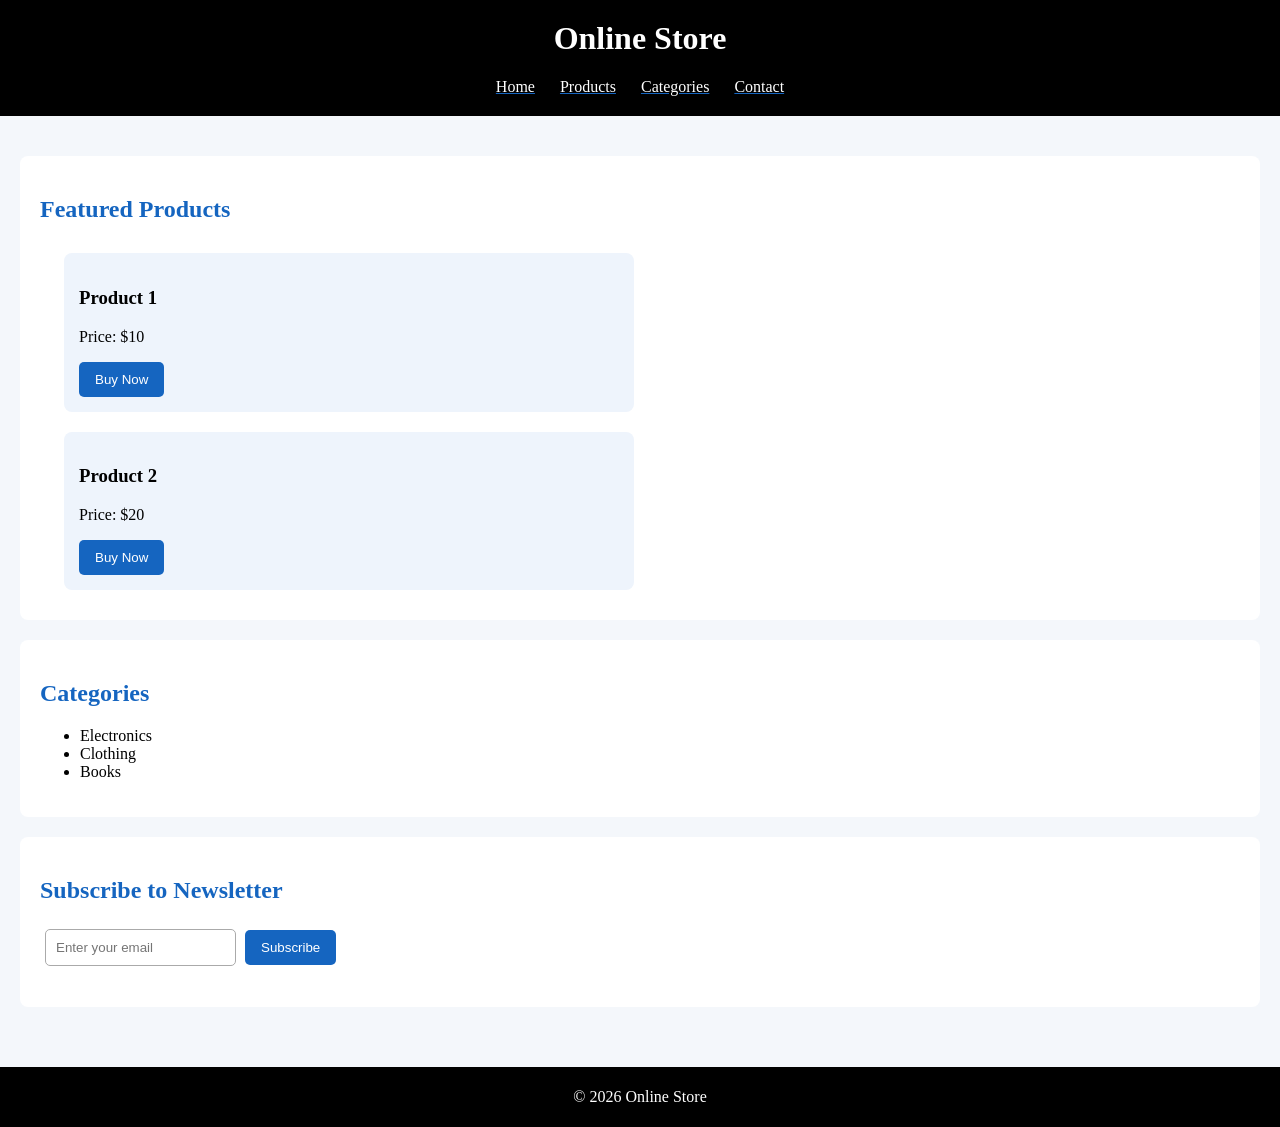
==== Assignment 2/index.html @ 66f17b61 "All work till 16 october" ====
<!doctype html>
<html lang="en">
<head>
  <meta charset="UTF-8">
  <meta name="viewport" content="width=device-width, initial-scale=1.0">
  <title>Online Store</title>

  <link rel="stylesheet" href="styles.css">
</head>

<body>
  <!-- Header -->
  <header id="home">
    <h1>Online Store</h1>

    <!-- Navbar -->
    <nav>
      <ul>
        <li><a href="#home">Home</a></li>
        <li><a href="#products">Products</a></li>
        <li><a href="#categories">Categories</a></li>
        <li><a href="#contact">Contact</a></li>
      </ul>
    </nav>
  </header>

  <!-- Main Content -->
  <main>
    <!-- Featured Products -->
    <section id="products">
      <h2>Featured Products</h2>

      <article>
        <h3>Product 1</h3>
        <p>Price: $10</p>
        <button class="buy-btn">Buy Now</button>
      </article>

      <article>
        <h3>Product 2</h3>
        <p>Price: $20</p>
        <button class="buy-btn">Buy Now</button>
      </article>
    </section>

    <!-- Categories -->
    <section id="categories">
      <h2>Categories</h2>

      <ul>
        <li>Electronics</li>
        <li>Clothing</li>
        <li>Books</li>
      </ul>
    </section>

    <!-- Newsletter -->
    <section id="contact">
      <h2>Subscribe to Newsletter</h2>

      <form id="newsletter-form">
        <input
          type="email"
          id="email"
          name="email"
          placeholder="Enter your email"
          required
        >
        <button onclick="displayMessage()">Subscribe</button>
      </form>

      <p id="message"></p>
    </section>
  </main>

  <!-- Footer -->
  <footer>
    <div class="footer-container">
    <p>&copy; 2026 Online Store</p>
  </footer>

  <script src="script.js" defer></script>
</body>
</html>
---- Assignment 2/styles.css ----
body {
  margin: 0;
  color: #000000;
  background-color: #f4f7fb;
}

/* Header */
header {
  background-color: #000000;
  color: white;
  text-align: center;
  padding: 20px;
}

header h1 {
  margin-top: 0;
}

/* Navbar */
nav ul {
  display: flex;
  flex-direction: row;
  justify-content: center;
  align-items: center;
  gap: 25px;
  list-style: none;
  padding: 0;
  margin: 0;
}

nav a {
  color: white;
  text-decoration: underline;
  text-decoration-color: #1565c0;
}

nav a:hover {
  text-decoration: none;
}

/* Main content */
main {
  margin: 20px auto;
  padding: 20px;
}

section {
  background-color: white;
  margin-bottom: 20px;
  padding: 20px;
  border-radius: 8px;
}

section h2 {
  color: #1565c0;
  font-weight: bold;
}

/* Product articles */
article {
  display: inline-block;
  width: 45%;
  margin: 10px 2%;
  padding: 15px;
  background-color: #eef4fc;
  border-radius: 8px;
}

/* Buttons */
button {
  background-color: #1565c0;
  color: white;
  border: none;
  padding: 10px 16px;
  border-radius: 5px;
  cursor: pointer;
}

button:hover {
  background-color: #5d5e60;
}

/* Newsletter form */
input[type="email"] {
  padding: 10px;
  border: 1px solid #aaa;
  border-radius: 5px;
  margin: 5px;
  max-width: 100%;
}

/* Footer */
footer {
  background-color: #000000;
  color: white;
  text-align: center;
  padding: 5px 5px;
}
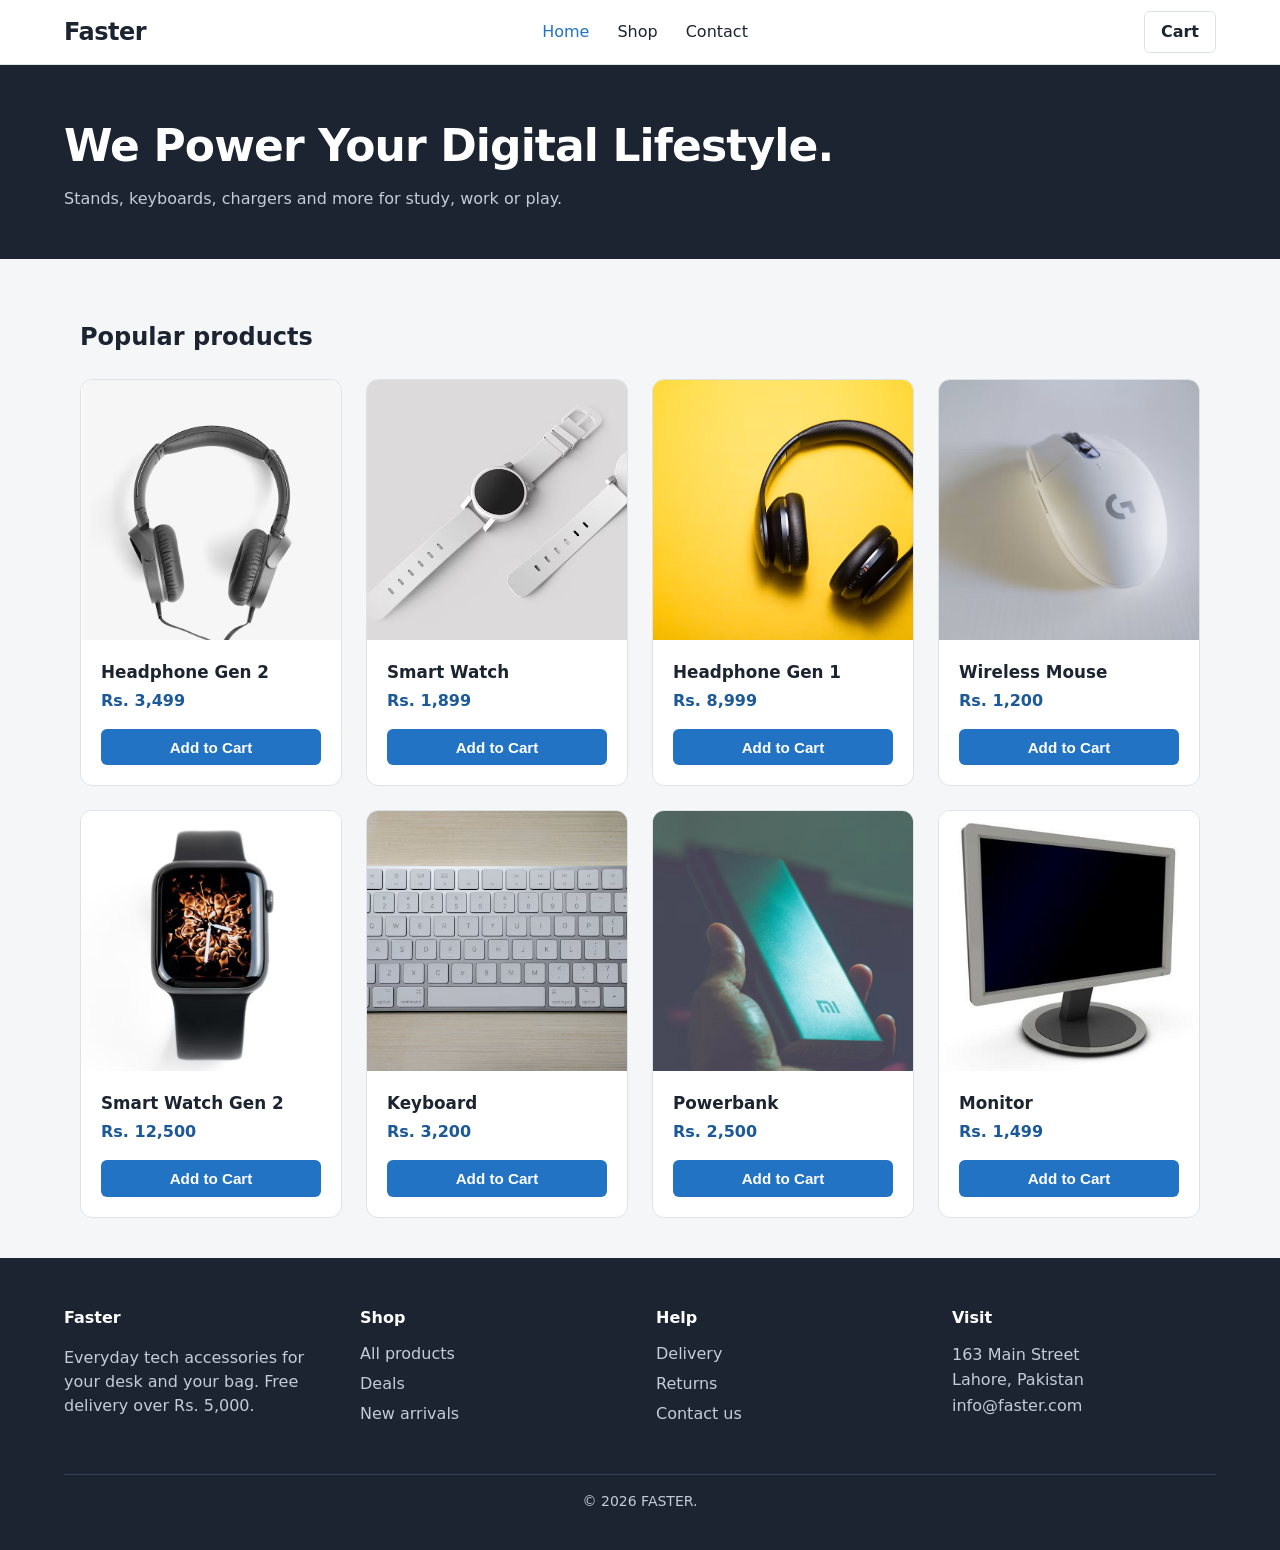
==== commit d46353bb: "Assignment-02 on 30-10-2026 @ 11:37 am" ====
--- a/Assignment 2/index.html
+++ b/Assignment 2/index.html
@@ -1,85 +1,156 @@
-
-<!doctype html>
+<!DOCTYPE html>
 <html lang="en">
 <head>
   <meta charset="UTF-8">
-  <meta name="viewport" content="width=device-width, initial-scale=1.0">
-  <title>Online Store</title>
+  <meta name="viewport" content="width=device-width, initial-scale=1">
+  <title>Faster | Accessories</title>
+  <link rel="icon" type="image/x-icon" href="./images/logo.jpeg">
+  <!-- <link href="style.css" rel="stylesheet"> -->
+  <link rel="stylesheet" href="css/variables.css">
+  <link rel="stylesheet" href="css/base.css">
+  <link rel="stylesheet" href="css/header.css">
+  <link rel="stylesheet" href="css/hero.css">
+  <link rel="stylesheet" href="css/products.css">
+  <link rel="stylesheet" href="css/buttons.css">
+  <link rel="stylesheet" href="css/product-detail.css">
+  <link rel="stylesheet" href="css/footer.css">
+  <link rel="stylesheet" href="css/responsive.css">
+</head>
+<body>
 
-  <link rel="stylesheet" href="styles.css">
-</head>
-
-<body>
-  <!-- Header -->
-  <header id="home">
-    <h1>Online Store</h1>
-
-    <!-- Navbar -->
-    <nav>
-      <ul>
-        <li><a href="#home">Home</a></li>
-        <li><a href="#products">Products</a></li>
-        <li><a href="#categories">Categories</a></li>
-        <li><a href="#contact">Contact</a></li>
-      </ul>
-    </nav>
+  <header class="site-header">
+    <div class="container nav-container">
+      <a class="brand" href="index.html">Faster</a>
+      <nav class="site-nav">
+        <ul>
+          <li><a class="active" href="index.html">Home</a></li>
+          <li><a href="index.html#products">Shop</a></li>
+          <li><a href="#">Contact</a></li>
+        </ul>
+      </nav>
+      <a class="cart-link" href="#">Cart</a>
+    </div>
   </header>
 
-  <!-- Main Content -->
   <main>
-    <!-- Featured Products -->
-    <section id="products">
-      <h2>Featured Products</h2>
-
-      <article>
-        <h3>Product 1</h3>
-        <p>Price: $10</p>
-        <button class="buy-btn">Buy Now</button>
-      </article>
-
-      <article>
-        <h3>Product 2</h3>
-        <p>Price: $20</p>
-        <button class="buy-btn">Buy Now</button>
-      </article>
+    <section class="hero">
+      <div class="container">
+        <h1>We Power Your Digital Lifestyle.</h1>
+        <p>Stands, keyboards, chargers and more for study, work or play.</p>
+      </div>
     </section>
 
-    <!-- Categories -->
-    <section id="categories">
-      <h2>Categories</h2>
+    <section class="container products-section" id="products">
+      <h2>Popular products</h2>
+      <div class="product-grid">
 
-      <ul>
-        <li>Electronics</li>
-        <li>Clothing</li>
-        <li>Books</li>
-      </ul>
-    </section>
+        <article class="product-card">
+          <a href="product.html"><img src="./images/1.jpg" alt="Headphone Gen 2" loading="lazy"></a>
+          <div class="card-details">
+            <h3 class="product-name"><a href="product.html">Headphone Gen 2</a></h3>
+            <p class="product-price">Rs. 3,499</p>
+            <button type="button" class="btn btn-cart">Add to Cart</button>
+          </div>
+        </article>
 
-    <!-- Newsletter -->
-    <section id="contact">
-      <h2>Subscribe to Newsletter</h2>
+        <article class="product-card">
+          <a href="product.html"><img src="./images/2.jpg" alt="Smart Watch" loading="lazy"></a>
+          <div class="card-details">
+            <h3 class="product-name"><a href="product.html">Smart Watch</a></h3>
+            <p class="product-price">Rs. 1,899</p>
+            <button type="button" class="btn btn-cart">Add to Cart</button>
+          </div>
+        </article>
 
-      <form id="newsletter-form">
-        <input
-          type="email"
-          id="email"
-          name="email"
-          placeholder="Enter your email"
-          required
-        >
-        <button onclick="displayMessage()">Subscribe</button>
-      </form>
+        <article class="product-card">
+          <a href="product.html"><img src="./images/3.jpg" alt="Headphone Gen 1" loading="lazy"></a>
+          <div class="card-details">
+            <h3 class="product-name"><a href="product.html">Headphone Gen 1</a></h3>
+            <p class="product-price">Rs. 8,999</p>
+            <button type="button" class="btn btn-cart">Add to Cart</button>
+          </div>
+        </article>
 
-      <p id="message"></p>
+        <article class="product-card">
+          <a href="product.html"><img src="./images/4.jpg" alt="Wireless Mouse" loading="lazy"></a>
+          <div class="card-details">
+            <h3 class="product-name"><a href="product.html">Wireless Mouse</a></h3>
+            <p class="product-price">Rs. 1,200</p>
+            <button type="button" class="btn btn-cart">Add to Cart</button>
+          </div>
+        </article>
+
+        <article class="product-card">
+          <a href="product.html"><img src="./images/5.jpg" alt="Smart Watch Gen 2" loading="lazy"></a>
+          <div class="card-details">
+            <h3 class="product-name"><a href="product.html">Smart Watch Gen 2</a></h3>
+            <p class="product-price">Rs. 12,500</p>
+            <button type="button" class="btn btn-cart">Add to Cart</button>
+          </div>
+        </article>
+
+        <article class="product-card">
+          <a href="product.html"><img src="./images/6.jpg" alt="Keyboard" loading="lazy"></a>
+          <div class="card-details">
+            <h3 class="product-name"><a href="product.html">Keyboard</a></h3>
+            <p class="product-price">Rs. 3,200</p>
+            <button type="button" class="btn btn-cart">Add to Cart</button>
+          </div>
+        </article>
+
+        <article class="product-card">
+          <a href="product.html"><img src="./images/7.jpg" alt="Powerbank" loading="lazy"></a>
+          <div class="card-details">
+            <h3 class="product-name"><a href="product.html">Powerbank</a></h3>
+            <p class="product-price">Rs. 2,500</p>
+            <button type="button" class="btn btn-cart">Add to Cart</button>
+          </div>
+        </article>
+
+        <article class="product-card">
+          <a href="product.html"><img src="./images/8.jpg" alt="Monitor" loading="lazy"></a>
+          <div class="card-details">
+            <h3 class="product-name"><a href="product.html">Monitor</a></h3>
+            <p class="product-price">Rs. 1,499</p>
+            <button type="button" class="btn btn-cart">Add to Cart</button>
+          </div>
+        </article>
+
+      </div>
     </section>
   </main>
 
-  <!-- Footer -->
-  <footer>
-    <div class="footer-container">
-    <p>&copy; 2026 Online Store</p>
+  <footer class="site-footer">
+    <div class="container">
+      <div class="footer-grid">
+        <div>
+          <h2>Faster</h2>
+          <p>Everyday tech accessories for your desk and your bag. Free delivery over Rs. 5,000.</p>
+        </div>
+        <nav aria-label="Shop links">
+          <h2>Shop</h2>
+          <ul>
+            <li><a href="index.html#products">All products</a></li>
+            <li><a href="#">Deals</a></li>
+            <li><a href="#">New arrivals</a></li>
+          </ul>
+        </nav>
+        <nav aria-label="Help links">
+          <h2>Help</h2>
+          <ul>
+            <li><a href="#">Delivery</a></li>
+            <li><a href="#">Returns</a></li>
+            <li><a href="#">Contact us</a></li>
+          </ul>
+        </nav>
+        <div>
+          <h2>Visit</h2>
+          <address>163 Main Street<br>Lahore, Pakistan<br>info@faster.com</address>
+        </div>
+      </div>
+      <p class="footer-bottom">&copy; 2026 FASTER.</p>
+    </div>
   </footer>
 
-  <script src="script.js" defer></script>
 </body>
-</html>
+</html>
--- a/Assignment 2/style.css
+++ b/Assignment 2/style.css
@@ -0,0 +1,359 @@
+/* ===== Base Variables & Reset ===== */
+:root {
+  --accent-h: 210;
+  --accent: hsl(var(--accent-h), 70%, 45%);
+  --accent-dark: hsl(var(--accent-h), 70%, 35%);
+  --ink: #1b2430;
+  --muted: #5d6877;
+  --paper: #f4f6f8;
+  --line: #dde2e8;
+  --white: #ffffff;
+}
+
+*, *::before, *::after {
+  box-sizing: border-box;
+}
+
+body {
+  margin: 0;
+  font-family: "DM Sans", system-ui, -apple-system, sans-serif;
+  color: var(--ink);
+  background: var(--paper);
+  min-height: 100vh;
+  display: flex;
+  flex-direction: column;
+  line-height: 1.5;
+}
+
+main {
+  flex: 1;
+}
+
+/* Centered Container Wrapper */
+.container {
+  width: 100%;
+  max-width: 1200px;
+  margin: 0 auto;
+  padding: 0 1.5rem;
+}
+
+/* ===== Site Header & Navigation ===== */
+.site-header {
+  background: var(--white);
+  border-bottom: 1px solid var(--line);
+  position: sticky;
+  top: 0;
+  z-index: 100;
+}
+
+.nav-container {
+  display: flex;
+  align-items: center;
+  justify-content: space-between;
+  height: 4rem;
+}
+
+.brand {
+  font-size: 1.5rem;
+  font-weight: 700;
+  color: var(--ink);
+  text-decoration: none;
+  letter-spacing: -0.02em;
+}
+
+.site-nav ul {
+  display: flex;
+  list-style: none;
+  margin: 0;
+  padding: 0;
+  gap: 1.75rem;
+}
+
+.site-nav a {
+  color: var(--ink);
+  text-decoration: none;
+  font-weight: 500;
+}
+
+.site-nav a:hover,
+.site-nav a.active {
+  color: var(--accent);
+}
+
+.cart-link {
+  color: var(--ink);
+  text-decoration: none;
+  font-weight: 600;
+  padding: 0.5rem 1rem;
+  border: 1px solid var(--line);
+  border-radius: 0.375rem;
+}
+
+.cart-link:hover {
+  border-color: var(--accent);
+  color: var(--accent);
+}
+
+/* ===== Hero Section ===== */
+.hero {
+  background: var(--ink);
+  color: var(--white);
+  padding: 3rem 0;
+}
+
+.hero h1 {
+  font-size: clamp(1.75rem, 4vw + 0.5rem, 2.75rem);
+  font-weight: 700;
+  margin: 0 0 0.5rem 0;
+  letter-spacing: -0.02em;
+}
+
+.hero p {
+  color: #c3ccd8;
+  max-width: 38rem;
+  margin: 0;
+}
+
+/* ===== Products Section & Grid ===== */
+.products-section {
+  padding: 2.5rem 0;
+}
+
+.products-section h2 {
+  font-size: 1.5rem;
+  margin-bottom: 1.5rem;
+}
+
+.product-grid {
+  display: grid;
+  grid-template-columns: repeat(auto-fill, minmax(250px, 1fr));
+  gap: 1.5rem;
+}
+
+.product-card {
+  background: var(--white);
+  border: 1px solid var(--line);
+  border-radius: 0.75rem;
+  overflow: hidden;
+  display: flex;
+  flex-direction: column;
+  transition: transform 0.2s, box-shadow 0.2s;
+}
+
+.product-card:hover {
+  transform: translateY(-3px);
+  box-shadow: 0 8px 20px rgba(27, 36, 48, 0.1);
+}
+
+.product-card img {
+  width: 100%;
+  aspect-ratio: 1 / 1;
+  object-fit: cover;
+  display: block;
+}
+
+.card-details {
+  padding: 1.25rem;
+  display: flex;
+  flex-direction: column;
+  flex: 1;
+}
+
+.product-name {
+  font-size: 1.05rem;
+  font-weight: 600;
+  margin: 0 0 0.25rem 0;
+}
+
+.product-name a {
+  color: var(--ink);
+  text-decoration: none;
+}
+
+.product-name a:hover {
+  color: var(--accent);
+}
+
+.product-price {
+  font-weight: 700;
+  color: var(--accent-dark);
+  margin: 0 0 1rem 0;
+}
+
+/* ===== Buttons ===== */
+.btn {
+  display: inline-block;
+  padding: 0.6rem 1.2rem;
+  font-size: 0.95rem;
+  font-weight: 600;
+  border-radius: 0.375rem;
+  border: none;
+  cursor: pointer;
+  text-align: center;
+}
+
+.btn-cart {
+  background: var(--accent);
+  color: var(--white);
+  margin-top: auto;
+  width: 100%;
+}
+
+.btn-cart:hover {
+  background: var(--accent-dark);
+}
+
+/* ===== Product Detail Page ===== */
+.page-content {
+  padding: 2rem 0 3rem;
+}
+
+.breadcrumb ol {
+  display: flex;
+  list-style: none;
+  padding: 0;
+  margin: 0 0 2rem 0;
+  gap: 0.5rem;
+  font-size: 0.9rem;
+  color: var(--muted);
+}
+
+.breadcrumb li::after {
+  content: "/";
+  margin-left: 0.5rem;
+}
+
+.breadcrumb li:last-child::after {
+  content: "";
+}
+
+.breadcrumb a {
+  color: var(--muted);
+  text-decoration: none;
+}
+
+.breadcrumb a:hover {
+  color: var(--ink);
+}
+
+.breadcrumb li.active {
+  color: var(--ink);
+  font-weight: 500;
+}
+
+.product-detail {
+  display: grid;
+  grid-template-columns: 1fr;
+  gap: 2rem;
+}
+
+.product-image img {
+  width: 100%;
+  border-radius: 0.75rem;
+  border: 1px solid var(--line);
+  background: var(--white);
+}
+
+.product-info h1 {
+  font-size: 2rem;
+  margin: 0 0 0.5rem 0;
+}
+
+.detail-price {
+  font-size: 1.75rem;
+  font-weight: 700;
+  color: var(--accent-dark);
+  margin: 0 0 1rem 0;
+}
+
+.spec-list {
+  padding-left: 1.2rem;
+  color: var(--muted);
+  margin: 1.5rem 0;
+}
+
+.qty-row {
+  display: flex;
+  align-items: flex-end;
+  gap: 1rem;
+  margin-top: 2rem;
+}
+
+.qty-group {
+  display: flex;
+  flex-direction: column;
+  gap: 0.25rem;
+}
+
+.qty-group label {
+  font-size: 0.875rem;
+  font-weight: 500;
+}
+
+.qty-group input {
+  width: 5rem;
+  padding: 0.5rem;
+  border: 1px solid var(--line);
+  border-radius: 0.375rem;
+  font-size: 1rem;
+}
+
+/* ===== Site Footer ===== */
+.site-footer {
+  background: var(--ink);
+  color: #c3ccd8;
+  padding: 3rem 0 1.5rem;
+  margin-top: auto;
+}
+
+.footer-grid {
+  display: grid;
+  grid-template-columns: repeat(auto-fit, minmax(200px, 1fr));
+  gap: 2rem;
+}
+
+.site-footer h2 {
+  font-size: 1rem;
+  color: var(--white);
+  margin: 0 0 0.75rem 0;
+}
+
+.site-footer ul {
+  list-style: none;
+  padding: 0;
+  margin: 0;
+}
+
+.site-footer li + li {
+  margin-top: 0.4rem;
+}
+
+.site-footer a {
+  color: #c3ccd8;
+  text-decoration: none;
+}
+
+.site-footer a:hover {
+  color: var(--white);
+  text-decoration: underline;
+}
+
+.site-footer address {
+  font-style: normal;
+  line-height: 1.6;
+}
+
+.footer-bottom {
+  border-top: 1px solid #334155;
+  margin-top: 2.5rem;
+  padding-top: 1rem;
+  font-size: 0.875rem;
+  text-align: center;
+}
+
+/* ===== Responsive Breakpoints ===== */
+@media (min-width: 768px) {
+  .product-detail {
+    grid-template-columns: 1fr 1fr;
+  }
+}
--- a/Assignment 2/css/variables.css
+++ b/Assignment 2/css/variables.css
@@ -0,0 +1,13 @@
+/* ===== Colors & Variables ===== */
+
+:root {
+  --accent-h: 210;
+  --accent: hsl(var(--accent-h), 70%, 45%);
+  --accent-dark: hsl(var(--accent-h), 70%, 35%);
+
+  --ink: #1b2430;
+  --muted: #5d6877;
+  --paper: #f4f6f8;
+  --line: #dde2e8;
+  --white: #ffffff;
+}
--- a/Assignment 2/css/base.css
+++ b/Assignment 2/css/base.css
@@ -0,0 +1,39 @@
+/* ===== Reset ===== */
+
+*,
+*::before,
+*::after {
+  box-sizing: border-box;
+}
+
+/* ===== Body ===== */
+
+body {
+  margin: 0;
+  font-family: "DM Sans", system-ui, -apple-system, sans-serif;
+  color: var(--ink);
+  background: var(--paper);
+
+  min-height: 100vh;
+
+  display: flex;
+  flex-direction: column;
+
+  line-height: 1.5;
+}
+
+/* ===== Main Content ===== */
+
+main {
+  flex: 1;
+}
+
+/* ===== Container ===== */
+
+.container {
+  width: 100%;
+  max-width: 1200px;
+
+  margin: 0 auto;
+  padding: 0 1.5rem;
+}
--- a/Assignment 2/css/header.css
+++ b/Assignment 2/css/header.css
@@ -0,0 +1,79 @@
+/* ===== Site Header ===== */
+
+.site-header {
+  background: var(--white);
+  border-bottom: 1px solid var(--line);
+
+  position: sticky;
+  top: 0;
+  z-index: 100;
+}
+
+/* ===== Navigation Container ===== */
+
+.nav-container {
+  display: flex;
+  align-items: center;
+  justify-content: space-between;
+
+  height: 4rem;
+}
+
+/* ===== Brand / Logo ===== */
+
+.brand {
+  font-size: 1.5rem;
+  font-weight: 700;
+
+  color: var(--ink);
+  text-decoration: none;
+
+  letter-spacing: -0.02em;
+}
+
+/* ===== Navigation List ===== */
+
+.site-nav ul {
+  display: flex;
+
+  list-style: none;
+  margin: 0;
+  padding: 0;
+
+  gap: 1.75rem;
+}
+
+/* ===== Navigation Links ===== */
+
+.site-nav a {
+  color: var(--ink);
+  text-decoration: none;
+  font-weight: 500;
+}
+
+/* ===== Navigation Hover & Active ===== */
+
+.site-nav a:hover,
+.site-nav a.active {
+  color: var(--accent);
+}
+
+/* ===== Cart Link ===== */
+
+.cart-link {
+  color: var(--ink);
+  text-decoration: none;
+  font-weight: 600;
+
+  padding: 0.5rem 1rem;
+
+  border: 1px solid var(--line);
+  border-radius: 0.375rem;
+}
+
+/* ===== Cart Hover ===== */
+
+.cart-link:hover {
+  border-color: var(--accent);
+  color: var(--accent);
+}
--- a/Assignment 2/css/hero.css
+++ b/Assignment 2/css/hero.css
@@ -0,0 +1,28 @@
+/* ===== Hero Section ===== */
+
+.hero {
+  background: var(--ink);
+  color: var(--white);
+
+  padding: 3rem 0;
+}
+
+/* ===== Hero Heading ===== */
+
+.hero h1 {
+  font-size: clamp(1.75rem, 4vw + 0.5rem, 2.75rem);
+  font-weight: 700;
+
+  margin: 0 0 0.5rem 0;
+
+  letter-spacing: -0.02em;
+}
+
+/* ===== Hero Description ===== */
+
+.hero p {
+  color: #c3ccd8;
+
+  max-width: 38rem;
+  margin: 0;
+}
--- a/Assignment 2/css/products.css
+++ b/Assignment 2/css/products.css
@@ -0,0 +1,100 @@
+/* ===== Products Section ===== */
+
+.products-section {
+  padding: 2.5rem;
+}
+
+/* ===== Section Heading ===== */
+
+.products-section h2 {
+  font-size: 1.5rem;
+  margin-bottom: 1.5rem;
+}
+
+/* ===== Product Grid ===== */
+
+.product-grid {
+  display: grid;
+
+  grid-template-columns: repeat(
+    auto-fill,
+    minmax(250px, 1fr)
+  );
+
+  gap: 1.5rem;
+}
+
+/* ===== Product Card ===== */
+
+.product-card {
+  background: var(--white);
+
+  border: 1px solid var(--line);
+  border-radius: 0.75rem;
+
+  overflow: hidden;
+
+  display: flex;
+  flex-direction: column;
+
+  transition: transform 0.2s, box-shadow 0.2s;
+}
+
+/* ===== Product Card Hover ===== */
+
+.product-card:hover {
+  transform: translateY(-3px);
+
+  box-shadow: 0 8px 20px rgba(27, 36, 48, 0.1);
+}
+
+/* ===== Product Image ===== */
+
+.product-card img {
+  width: 100%;
+  aspect-ratio: 1 / 1;
+
+  object-fit: cover;
+
+  display: block;
+}
+
+/* ===== Card Details ===== */
+
+.card-details {
+  padding: 1.25rem;
+
+  display: flex;
+  flex-direction: column;
+
+  flex: 1;
+}
+
+/* ===== Product Name ===== */
+
+.product-name {
+  font-size: 1.05rem;
+  font-weight: 600;
+
+  margin: 0 0 0.25rem 0;
+}
+
+/* ===== Product Name Link ===== */
+
+.product-name a {
+  color: var(--ink);
+  text-decoration: none;
+}
+
+.product-name a:hover {
+  color: var(--accent);
+}
+
+/* ===== Product Price ===== */
+
+.product-price {
+  font-weight: 700;
+  color: var(--accent-dark);
+
+  margin: 0 0 1rem 0;
+}
--- a/Assignment 2/css/buttons.css
+++ b/Assignment 2/css/buttons.css
@@ -0,0 +1,32 @@
+/* ===== General Button ===== */
+
+.btn {
+  display: inline-block;
+
+  padding: 0.6rem 1.2rem;
+
+  font-size: 0.95rem;
+  font-weight: 600;
+
+  border-radius: 0.375rem;
+  border: none;
+
+  cursor: pointer;
+  text-align: center;
+}
+
+/* ===== Add to Cart Button ===== */
+
+.btn-cart {
+  background: var(--accent);
+  color: var(--white);
+
+  margin-top: auto;
+  width: 100%;
+}
+
+/* ===== Button Hover ===== */
+
+.btn-cart:hover {
+  background: var(--accent-dark);
+}
--- a/Assignment 2/css/product-detail.css
+++ b/Assignment 2/css/product-detail.css
@@ -0,0 +1,136 @@
+/* ===== Product Page Content ===== */
+
+.page-content {
+  padding: 2rem 1rem 3rem;
+}
+
+/* ===== Breadcrumb ===== */
+
+.breadcrumb ol {
+  display: flex;
+
+  list-style: none;
+  padding: 0;
+  margin: 0 0 2rem 0;
+
+  gap: 0.5rem;
+
+  font-size: 0.9rem;
+  color: var(--muted);
+}
+
+/* ===== Breadcrumb Separators ===== */
+
+.breadcrumb li::after {
+  content: "/";
+  margin-left: 0.5rem;
+}
+
+/* Remove Separator From Last Item */
+
+.breadcrumb li:last-child::after {
+  content: "";
+}
+
+/* ===== Breadcrumb Links ===== */
+
+.breadcrumb a {
+  color: var(--muted);
+  text-decoration: none;
+}
+
+.breadcrumb a:hover {
+  color: var(--ink);
+}
+
+/* ===== Active Breadcrumb ===== */
+
+.breadcrumb li.active {
+  color: var(--ink);
+  font-weight: 500;
+}
+
+/* ===== Product Detail Layout ===== */
+
+.product-detail {
+  display: grid;
+  grid-template-columns: 1fr;
+  gap: 2rem;
+}
+
+/* ===== Product Image ===== */
+
+.product-image img {
+  width: 100%;
+
+  border-radius: 0.75rem;
+  border: 1px solid var(--line);
+
+  background: var(--white);
+}
+
+/* ===== Product Information Heading ===== */
+
+.product-info h1 {
+  font-size: 2rem;
+  margin: 0 0 0.5rem 0;
+}
+
+/* ===== Product Detail Price ===== */
+
+.detail-price {
+  font-size: 1.75rem;
+  font-weight: 700;
+
+  color: var(--accent-dark);
+
+  margin: 0 0 1rem 0;
+}
+
+/* ===== Product Specifications ===== */
+
+.spec-list {
+  padding-left: 1.2rem;
+
+  color: var(--muted);
+
+  margin: 1.5rem 0;
+}
+
+/* ===== Quantity Row ===== */
+
+.qty-row {
+  display: flex;
+  align-items: flex-end;
+
+  gap: 1rem;
+  margin-top: 2rem;
+}
+
+/* ===== Quantity Input Group ===== */
+
+.qty-group {
+  display: flex;
+  flex-direction: column;
+
+  gap: 0.25rem;
+}
+
+/* ===== Quantity Label ===== */
+
+.qty-group label {
+  font-size: 0.875rem;
+  font-weight: 500;
+}
+
+/* ===== Quantity Input ===== */
+
+.qty-group input {
+  width: 5rem;
+  padding: 0.5rem;
+
+  border: 1px solid var(--line);
+  border-radius: 0.375rem;
+
+  font-size: 1rem;
+}
--- a/Assignment 2/css/footer.css
+++ b/Assignment 2/css/footer.css
@@ -0,0 +1,78 @@
+    /* ===== Site Footer ===== */
+
+.site-footer {
+  background: var(--ink);
+  color: #c3ccd8;
+
+  padding: 3rem 0 1.5rem;
+
+  margin-top: auto;
+}
+
+/* ===== Footer Grid ===== */
+
+.footer-grid {
+  display: grid;
+
+  grid-template-columns: repeat(
+    auto-fit,
+    minmax(200px, 1fr)
+  );
+
+  gap: 2rem;
+}
+
+/* ===== Footer Headings ===== */
+
+.site-footer h2 {
+  font-size: 1rem;
+  color: var(--white);
+
+  margin: 0 0 0.75rem 0;
+}
+
+/* ===== Footer Lists ===== */
+
+.site-footer ul {
+  list-style: none;
+
+  padding: 0;
+  margin: 0;
+}
+
+/* ===== Footer List Spacing ===== */
+
+.site-footer li + li {
+  margin-top: 0.4rem;
+}
+
+/* ===== Footer Links ===== */
+
+.site-footer a {
+  color: #c3ccd8;
+  text-decoration: none;
+}
+
+.site-footer a:hover {
+  color: var(--white);
+  text-decoration: underline;
+}
+
+/* ===== Footer Address ===== */
+
+.site-footer address {
+  font-style: normal;
+  line-height: 1.6;
+}
+
+/* ===== Footer Bottom ===== */
+
+.footer-bottom {
+  border-top: 1px solid #334155;
+
+  margin-top: 2.5rem;
+  padding-top: 1rem;
+
+  font-size: 0.875rem;
+  text-align: center;
+}
--- a/Assignment 2/css/responsive.css
+++ b/Assignment 2/css/responsive.css
@@ -0,0 +1,7 @@
+/* ===== Tablet & Desktop ===== */
+
+@media (min-width: 768px) {
+  .product-detail {
+    grid-template-columns: 1fr 1fr;
+  }
+}
